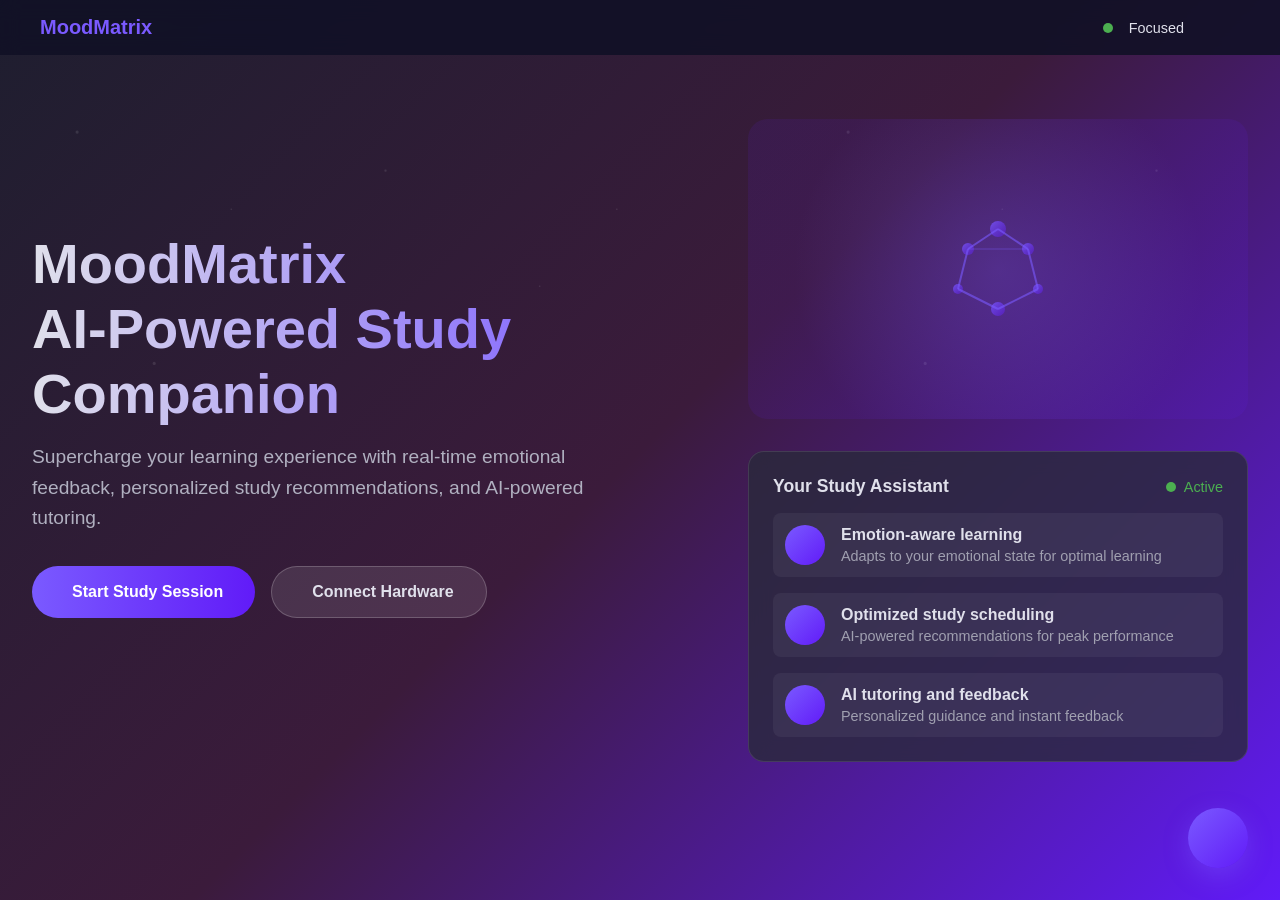
==== index.html @ 894eab73 "Initial Commit" ====
<!DOCTYPE html>
<html lang="en">
<head>
  <meta charset="UTF-8" />
  <meta name="viewport" content="width=device-width, initial-scale=1.0"/>
  <title>MoodMatrix - AI-Powered Study Companion</title>
  <style>
    /* Reset & Base */
    * { margin:0; padding:0; box-sizing:border-box; }
    body {
      font-family: 'Inter', sans-serif;
      background: linear-gradient(135deg, #1e1e2f 0%, #3b1b3b 50%, #611bf8 100%);
      color: #e0e0eb;
      min-height: 100vh;
    }
    a { color: inherit; text-decoration: none; }

    /* Top Bar */
    .topbar {
      display: flex; justify-content: space-between; align-items: center;
      background: rgba(17, 17, 38, 0.9); padding: 1rem 2rem;
      position: sticky; top:0; z-index:10;
      backdrop-filter: blur(10px);
    }
    .topbar .logo { 
      font-size:1.25rem; font-weight:600; display: flex; align-items:center; 
      gap:.5rem; color:#7a5aff; cursor: pointer; transition: all 0.3s ease;
    }
    .topbar .logo:hover {
      transform: scale(1.05);
      color: #611bf8;
    }
    .topbar .status { 
      display: flex; align-items:center; gap:1rem; font-size:.9rem; 
    }
    .mood-dot {
      width:10px; height:10px; background:#4caf50; border-radius:50%;
    }

    /* Landing Section */
    .landing {
      display: flex; align-items: center; justify-content: space-between;
      padding: 4rem 2rem; min-height: 80vh; position: relative;
    }
    .landing::before {
      content: '';
      position: absolute;
      top: 0; left: 0; right: 0; bottom: 0;
      background: url('data:image/svg+xml,<svg xmlns="http://www.w3.org/2000/svg" viewBox="0 0 1000 1000"><circle cx="100" cy="100" r="2" fill="%23ffffff" opacity="0.1"/><circle cx="300" cy="200" r="1" fill="%23ffffff" opacity="0.1"/><circle cx="500" cy="150" r="1.5" fill="%23ffffff" opacity="0.1"/><circle cx="700" cy="300" r="1" fill="%23ffffff" opacity="0.1"/><circle cx="200" cy="400" r="2" fill="%23ffffff" opacity="0.1"/><circle cx="800" cy="200" r="1" fill="%23ffffff" opacity="0.1"/></svg>');
      pointer-events: none;
    }

    .landing-content {
      flex: 1; max-width: 600px; z-index: 2;
    }
    .landing h1 {
      font-size: 3.5rem; font-weight: 700; margin-bottom: 1rem;
      background: linear-gradient(90deg, #e0e0eb, #7a5aff);
      -webkit-background-clip: text; -webkit-text-fill-color: transparent;
      background-clip: text;
    }
    .landing .subtitle {
      font-size: 1.2rem; color: #b0b0c0; margin-bottom: 2rem; line-height: 1.6;
    }
    .landing-buttons {
      display: flex; gap: 1rem; margin-bottom: 2rem;
    }
    .btn-primary, .btn-secondary {
      padding: 1rem 2rem; border-radius: 50px; border: none;
      font-size: 1rem; font-weight: 600; cursor: pointer;
      transition: all 0.3s ease; display: flex; align-items: center; gap: 0.5rem;
    }
    .btn-primary {
      background: linear-gradient(90deg, #7a5aff, #611bf8);
      color: white;
    }
    .btn-primary:hover { transform: translateY(-2px); box-shadow: 0 8px 25px rgba(122, 90, 255, 0.4); }
    .btn-secondary {
      background: rgba(255, 255, 255, 0.1);
      color: #e0e0eb; border: 1px solid rgba(255, 255, 255, 0.2);
    }
    .btn-secondary:hover { background: rgba(255, 255, 255, 0.2); }

    .assistant-preview {
      flex: 1; max-width: 500px; position: relative; z-index: 2;
    }
    .brain-visual {
      width: 100%; height: 300px; 
      background: radial-gradient(circle, rgba(122, 90, 255, 0.3) 0%, rgba(97, 27, 248, 0.1) 70%);
      border-radius: 20px; margin-bottom: 2rem; position: relative;
      overflow: hidden;
    }
    .brain-network {
      position: absolute; top: 50%; left: 50%;
      transform: translate(-50%, -50%); width: 200px; height: 200px;
    }
    
    .study-assistant-card {
      background: rgba(42, 42, 59, 0.8); border-radius: 16px;
      padding: 1.5rem; backdrop-filter: blur(10px);
      border: 1px solid rgba(255, 255, 255, 0.1);
    }
    .assistant-header {
      display: flex; align-items: center; justify-content: space-between;
      margin-bottom: 1rem;
    }
    .assistant-title {
      font-size: 1.1rem; font-weight: 600; color: #e0e0eb;
    }
    .assistant-status {
      display: flex; align-items: center; gap: 0.5rem;
      font-size: 0.9rem; color: #4caf50;
    }
    .assistant-features {
      display: flex; flex-direction: column; gap: 1rem;
    }
    .feature-item {
      display: flex; align-items: center; gap: 1rem;
      padding: 0.75rem; background: rgba(255, 255, 255, 0.05);
      border-radius: 8px; transition: all 0.3s ease;
    }
    .feature-item:hover {
      background: rgba(122, 90, 255, 0.1);
      transform: translateX(5px);
    }
    .feature-icon {
      width: 40px; height: 40px; border-radius: 50%;
      background: linear-gradient(135deg, #7a5aff, #611bf8);
      display: flex; align-items: center; justify-content: center;
      font-size: 1.2rem; color: white;
    }
    .feature-text {
      flex: 1;
    }
    .feature-title {
      font-weight: 600; margin-bottom: 0.25rem;
    }
    .feature-desc {
      font-size: 0.9rem; color: #a0a0b0;
    }

    /* Dashboard Content (Hidden by default) */
    .dashboard-content {
      display: none;
    }
    .dashboard-content.active {
      display: block;
    }

    .dashboard-title {
      padding:1rem 2rem; font-size:1.5rem; font-weight:600;
    }

    /* Grid Container */
    .dashboard {
      display: flex; flex-wrap: wrap; gap:1.5rem;
      padding:1rem 2rem; justify-content: center;
    }
    .card {
      background: rgba(42, 42, 59, 0.9); border-radius:12px; padding:1.5rem;
      box-shadow:0 4px 12px rgba(0,0,0,0.3);
      backdrop-filter: blur(10px);
      border: 1px solid rgba(255, 255, 255, 0.1);
    }

    /* Study Session */
    .session { flex:1 1 320px; max-width:600px; display:flex; flex-direction:column; gap:1rem; }
    .session header { display:flex; align-items:center; gap:.5rem; font-size:1.1rem; margin-bottom:.5rem; }
    .timer { font-size:3rem; text-align:center; }
    .subtext { text-align:center; color:#a0a0b0; }
    .progress-bar { background:#333; height:6px; border-radius:3px; overflow:hidden; margin:1rem 0; }
    .progress-bar > div { width:92%; height:100%; background: linear-gradient(90deg,#4caf50,#7a5aff); }
    .info { text-align:center; }
    .controls { display:flex; justify-content:center; gap:1rem; }
    .controls .btn {
      width:48px; height:48px; border:none; border-radius:50%;
      background:#444; color:#e0e0eb; font-size:1.25rem; cursor:pointer;
      display:flex; align-items:center; justify-content:center;
      transition:transform .2s,background .2s;
    }
    .controls .btn.play { background:#7a5aff; }
    .controls .btn:hover { transform:scale(1.1); }

    .alert {
      display:flex; align-items:start; gap:.75rem; padding:.75rem;
      border-radius:8px; background:rgba(59, 42, 42, 0.8);
    }
    .alert i { color:#f5b041; font-size:1.25rem; margin-top:.2rem; }
    .alert-text { display:flex; flex-direction:column; gap:.25rem; }
    .alert-text strong { color:#f5b041; }
    .alert-text span { color:#a0a0b0; }

    /* Schedule */
    .schedule { flex:1 1 300px; }
    .schedule header { display:flex; align-items:center; gap:.5rem; font-size:1.1rem; margin-bottom:.75rem; }
    .slot {
      display:flex; justify-content:space-between; align-items:center;
      padding:.75rem; border-radius:8px; margin-bottom:.5rem;
    }
    .slot.high { background:rgba(59, 27, 27, 0.8); border-left:4px solid #e74c3c; }
    .slot.medium { background:rgba(59, 42, 27, 0.8); border-left:4px solid #f1c40f; }
    .slot.low { background:rgba(27, 59, 27, 0.8); border-left:4px solid #2ecc71; }
    .slot span { font-size:1.25rem; }

    .add-task {
      display:block; text-align:right; margin-top:.5rem; color:#7a5aff;
    }

    /* Analytics */
    .analytics { flex:1 1 320px; }
    .analytics header { display:flex; align-items:center; gap:.5rem; font-size:1.1rem; margin-bottom:.75rem; }
    .chart { background:rgba(34, 34, 59, 0.8); border-radius:8px; padding:1rem; margin-bottom:1rem; }
    .stats { display:flex; gap:1rem; margin-bottom:1rem; }
    .stat {
      flex:1; background:rgba(41, 41, 61, 0.8); border-radius:8px; padding:1rem; text-align:center;
    }
    .stat strong { display:block; font-size:1.5rem; margin-bottom:.25rem; }
    .stat .sub { color:#a0a0b0; margin-top:.25rem; }
    .view-btn {
      width:100%; padding:.75rem; background:rgba(51, 51, 51, 0.8); border:none; border-radius:8px;
      cursor:pointer; transition:background .2s; color: #e0e0eb;
    }
    .view-btn:hover { background:rgba(68, 68, 68, 0.8); }

    /* Hardware & Monitoring */
    .hardware-monitor { flex:1 1 640px; display:flex; flex-wrap:wrap; gap:1rem; }
    .sub-card { flex:1 1 300px; display:flex; flex-direction:column; gap:1rem; }
    .sub-card header { display:flex; align-items:center; gap:.5rem; font-size:1.1rem; }
    .hw-feed { position:relative; background:#333; border-radius:8px; overflow:hidden; height:160px; }
    .hw-feed img { width:100%; height:100%; object-fit:cover; opacity:.8; }
    .hw-feed .live { position:absolute; bottom:.5rem; right:.5rem; background:rgba(0,0,0,.5); color:#fff; font-size:.75rem; padding:.25rem .5rem; border-radius:4px; display:flex; align-items:center; gap:.25rem; }
    .bar { background:#333; border-radius:4px; height:6px; overflow:hidden; }
    .bar > div { height:100%; background:#7a5aff; transition:width .5s; }
    .pi-stats { display:flex; gap:1rem; font-size:.9rem; }
    .pi-stats div { background:rgba(41, 41, 61, 0.8); border-radius:8px; padding:.5rem; text-align:center; }
    .connection { display:flex; align-items:center; gap:.5rem; font-size:.9rem; }
    .cal-btn {
      width:100%; padding:.75rem; background:rgba(51, 51, 51, 0.8); border:none; border-radius:8px; cursor:pointer; transition:background .2s; color: #e0e0eb;
    }
    .cal-btn:hover { background:rgba(68, 68, 68, 0.8); }

    .monitor { flex:1 1 300px; display:flex; flex-direction:column; gap:1rem; }
    .monitor header { display:flex; align-items:center; gap:.5rem; font-size:1.1rem; }
    .posture { background:rgba(34, 34, 59, 0.8); border-radius:8px; padding:.75rem; }
    .posture .chart { height:160px; display:flex; align-items:center; justify-content:center; }
    .attention { background:rgba(34, 34, 59, 0.8); border-radius:8px; padding:.75rem; }
    .attention .chart { height:80px; }
    .distraction {
      display:flex; align-items:start; gap:.75rem; padding:.75rem;
      background:rgba(90, 33, 33, 0.8); border-radius:8px; position:relative;
    }
    .distraction i { color:#e74c3c; font-size:1.25rem; margin-top:.2rem; }
    .distraction .text { display:flex; flex-direction:column; gap:.25rem; }
    .distraction .close {
      position:absolute; top:.5rem; right:.5rem; background:none; border:none; color:#a0a0b0; font-size:1rem; cursor:pointer;
    }

    /* AI Chat Assistant */
    .ai-chat {
      position: fixed; bottom: 2rem; right: 2rem; z-index: 1000;
      display: flex; flex-direction: column; align-items: flex-end;
    }
    .chat-window {
      width: 350px; height: 500px; 
      background: rgba(42, 42, 59, 0.95); border-radius: 16px;
      backdrop-filter: blur(20px); border: 1px solid rgba(255, 255, 255, 0.1);
      margin-bottom: 1rem; transform: translateY(20px); opacity: 0;
      transition: all 0.3s ease; pointer-events: none;
    }
    .chat-window.active {
      transform: translateY(0); opacity: 1; pointer-events: auto;
    }
    .chat-header {
      padding: 1rem; border-bottom: 1px solid rgba(255, 255, 255, 0.1);
      display: flex; align-items: center; justify-content: space-between;
    }
    .chat-content {
      height: 350px; padding: 1rem; overflow-y: auto;
    }
    .chat-input {
      padding: 1rem; border-top: 1px solid rgba(255, 255, 255, 0.1);
    }
    .chat-input input {
      width: 100%; padding: 0.75rem; background: rgba(255, 255, 255, 0.1);
      border: none; border-radius: 25px; color: #e0e0eb;
      outline: none;
    }
    .chat-input input::placeholder {
      color: #a0a0b0;
    }

    .help-btn {
      width:60px; height:60px; border:none; border-radius:50%;
      background:linear-gradient(135deg,#7a5aff,#611bf8); color:#fff;
      font-size:1.5rem; cursor:pointer; box-shadow:0 8px 25px rgba(122, 90, 255, 0.4);
      transition:all 0.3s ease;
    }
    .help-btn:hover { 
      transform:scale(1.1); 
      box-shadow:0 12px 35px rgba(122, 90, 255, 0.6);
    }

    /* Navigation transitions */
    .fade-out {
      opacity: 0;
      transform: translateY(-20px);
      transition: all 0.5s ease;
    }
    .fade-in {
      opacity: 1;
      transform: translateY(0);
      transition: all 0.5s ease;
    }

    /* Responsive */
    @media (max-width: 768px) {
      .landing {
        flex-direction: column; text-align: center; padding: 2rem 1rem;
      }
      .landing h1 { font-size: 2.5rem; }
      .dashboard { padding: 1rem; }
      .hardware-monitor { flex-direction: column; }
    }
  </style>
</head>
<body>
  <!-- Top Bar -->
  <div class="topbar">
    <div class="logo" id="moodMatrixLogo" onclick="goToHomePage()">
      <i class="fas fa-brain"></i> MoodMatrix
    </div>
    <div class="status">
      <span class="mood-dot"></span> Focused
      <i class="fas fa-chart-line"></i>
      <i class="fas fa-desktop"></i>
      <i class="fas fa-microphone"></i>
      <i class="fas fa-mountain"></i>
    </div>
  </div>

  <!-- Landing Section -->
  <div class="landing" id="landingSection">
    <div class="landing-content">
      <h1>MoodMatrix<br>AI-Powered Study Companion</h1>
      <p class="subtitle">
        Supercharge your learning experience with real-time emotional feedback,
        personalized study recommendations, and AI-powered tutoring.
      </p>
      <div class="landing-buttons">
        <button class="btn-primary" onclick="startStudySession()">
          <i class="fas fa-play"></i> Start Study Session
        </button>
        <button class="btn-secondary" onclick="connectHardware()">
          <i class="fas fa-microchip"></i> Connect Hardware
        </button>
      </div>
    </div>

    <div class="assistant-preview">
      <div class="brain-visual">
        <div class="brain-network">
          <!-- Animated Brain Network SVG -->
          <svg width="200" height="200" viewBox="0 0 200 200" style="animation: pulse 3s infinite;">
            <defs>
              <linearGradient id="brainGrad" x1="0%" y1="0%" x2="100%" y2="100%">
                <stop offset="0%" style="stop-color:#7a5aff;stop-opacity:0.8" />
                <stop offset="100%" style="stop-color:#611bf8;stop-opacity:0.4" />
              </linearGradient>
            </defs>
            <!-- Brain nodes -->
            <circle cx="100" cy="60" r="8" fill="url(#brainGrad)"/>
            <circle cx="70" cy="80" r="6" fill="url(#brainGrad)"/>
            <circle cx="130" cy="80" r="6" fill="url(#brainGrad)"/>
            <circle cx="60" cy="120" r="5" fill="url(#brainGrad)"/>
            <circle cx="100" cy="140" r="7" fill="url(#brainGrad)"/>
            <circle cx="140" cy="120" r="5" fill="url(#brainGrad)"/>
            <!-- Connections -->
            <line x1="100" y1="60" x2="70" y2="80" stroke="#7a5aff" stroke-width="2" opacity="0.6"/>
            <line x1="100" y1="60" x2="130" y2="80" stroke="#7a5aff" stroke-width="2" opacity="0.6"/>
            <line x1="70" y1="80" x2="60" y2="120" stroke="#7a5aff" stroke-width="2" opacity="0.6"/>
            <line x1="130" y1="80" x2="140" y2="120" stroke="#7a5aff" stroke-width="2" opacity="0.6"/>
            <line x1="60" y1="120" x2="100" y2="140" stroke="#7a5aff" stroke-width="2" opacity="0.6"/>
            <line x1="140" y1="120" x2="100" y2="140" stroke="#7a5aff" stroke-width="2" opacity="0.6"/>
            <line x1="70" y1="80" x2="130" y2="80" stroke="#7a5aff" stroke-width="1" opacity="0.4"/>
          </svg>
        </div>
      </div>

      <div class="study-assistant-card">
        <div class="assistant-header">
          <div class="assistant-title">Your Study Assistant</div>
          <div class="assistant-status">
            <span class="mood-dot"></span> Active
          </div>
        </div>
        <div class="assistant-features">
          <div class="feature-item">
            <div class="feature-icon"><i class="fas fa-heart"></i></div>
            <div class="feature-text">
              <div class="feature-title">Emotion-aware learning</div>
              <div class="feature-desc">Adapts to your emotional state for optimal learning</div>
            </div>
          </div>
          <div class="feature-item">
            <div class="feature-icon"><i class="fas fa-clock"></i></div>
            <div class="feature-text">
              <div class="feature-title">Optimized study scheduling</div>
              <div class="feature-desc">AI-powered recommendations for peak performance</div>
            </div>
          </div>
          <div class="feature-item">
            <div class="feature-icon"><i class="fas fa-graduation-cap"></i></div>
            <div class="feature-text">
              <div class="feature-title">AI tutoring and feedback</div>
              <div class="feature-desc">Personalized guidance and instant feedback</div>
            </div>
          </div>
        </div>
      </div>
    </div>
  </div>

  <!-- Dashboard Content -->
  <div class="dashboard-content" id="dashboardContent">
    <div class="dashboard-title">Dashboard</div>

    <!-- Main Grid -->
    <div class="dashboard">
      <!-- Study Session -->
      <div class="card session">
        <header><i class="fas fa-stopwatch"></i> Study Session</header>
        <div class="timer" id="sessionTimer">25:00</div>
        <div class="subtext">Pomodoro Timer</div>
        <div class="progress-bar"><div></div></div>
        <div class="info"><strong>Current Subject:</strong> <span id="currentSubject">Data Structures & Algorithms</span></div>
        <div class="controls">
          <button id="startPauseBtn" class="btn play"><i class="fas fa-play"></i></button>
          <button class="btn pause"><i class="fas fa-pause"></i></button>
          <button class="btn stop"><i class="fas fa-stop"></i></button>
        </div>
        <div class="alert">
          <i class="fas fa-exclamation-triangle"></i>
          <div class="alert-text">
            <strong>Posture Alert</strong>
            <span id="postureText">Try sitting up straight to improve focus</span>
          </div>
        </div>
      </div>

      <!-- Today's Schedule -->
      <div class="card schedule">
        <header><i class="fas fa-calendar-alt"></i> Today's Schedule</header>
        <div id="scheduleList"></div>
        <a href="#" class="add-task">+ Add Task</a>
      </div>

      <!-- Mood Analytics -->
      <div class="card analytics">
        <header><i class="fas fa-chart-area"></i> Mood Analytics</header>
        <div class="chart" id="chart0"></div>
        <div class="stats">
          <div class="stat">
            <strong id="avgFocus">68 min</strong>
            <div class="sub">Avg. Focus Time</div>
            <div class="sub" style="color:#4caf50;">+12% this week</div>
          </div>
          <div class="stat">
            <strong id="bestSubject">Algorithms</strong>
            <div class="sub">Best Subject</div>
            <div class="sub" style="color:#7a5aff;" id="bestFocus">92% focus rate</div>
          </div>
        </div>
        <button class="view-btn"><i class="fas fa-chart-line"></i> View Detailed Analytics</button>
      </div>

      <!-- Hardware & Status -->
      <div class="hardware-monitor">
        <div class="card sub-card hardware">
          <header><i class="fas fa-microchip"></i> Hardware Status</header>
          <div class="hw-feed">
            <img src="https://images.unsplash.com/photo-1541943469989-693f6298f55a?crop=entropy&cs=tinysrgb&fit=max&fm=jpg&ixid=M3w3MzkyNDZ8MHwxfHNlYXJjaHwxfHxjYW1lcmElMjBmZWVkfGVufDB8fHx8MTc1NzQxNDkzM3ww&ixlib=rb-4.1.0&q=80&w=1080" alt="Camera feed">
            <div class="live"><span class="mood-dot"></span> Live</div>
          </div>
          <div class="bar"><div style="width:75%"></div></div>
          <div class="pi-stats">
            <div><div>CPU</div><strong id="cpuUsage">32%</strong></div>
            <div><div>Temp</div><strong id="piTemp">42°C</strong></div>
          </div>
          <div class="connection"><i class="fas fa-wifi"></i> <span id="connQuality">Excellent (25ms latency)</span></div>
          <button class="cal-btn">Calibrate Hardware</button>
        </div>

        <div class="card sub-card monitoring">
          <header><i class="fas fa-eye"></i> Real-time Monitoring <span class="mood-dot"></span></header>
          <div class="posture">
            <div class="chart">
              <!-- inline SVG posture -->
              <svg width="100" height="100" viewBox="0 0 100 100" fill="none" stroke="#7a5aff" stroke-width="3">
                <circle cx="50" cy="20" r="6" fill="#7a5aff"/>
                <line x1="50" y1="26" x2="50" y2="50"/>
                <line x1="50" y1="50" x2="30" y2="70"/>
                <line x1="50" y1="50" x2="70" y2="70"/>
                <line x1="30" y1="70" x2="30" y2="90"/>
                <line x1="70" y1="70" x2="70" y2="90"/>
              </svg>
            </div>
            <div id="postureStatus">Good posture</div>
          </div>
          <div class="attention">
            <div class="chart" id="chart1"></div>
          </div>
          <div class="distraction">
            <i class="fas fa-bell"></i>
            <div class="text">
              <strong>Distraction Detected</strong>
              <span id="distractionInfo">Mobile phone usage detected at 2:45 PM</span>
            </div>
            <button class="close"><i class="fas fa-times"></i></button>
          </div>
        </div>
      </div>
    </div>
  </div>

  <!-- AI Chat Assistant -->
  <div class="ai-chat">
    <div class="chat-window" id="chatWindow">
      <div class="chat-header">
        <div style="display: flex; align-items: center; gap: 0.5rem;">
          <i class="fas fa-robot" style="color: #7a5aff;"></i>
          <span>AI Study Assistant</span>
        </div>
        <button onclick="toggleChat()" style="background: none; border: none; color: #a0a0b0; cursor: pointer;">
          <i class="fas fa-times"></i>
        </button>
      </div>
      <div class="chat-content" id="chatContent">
        <div style="padding: 1rem; background: rgba(122, 90, 255, 0.1); border-radius: 12px; margin-bottom: 1rem;">
          <strong>AI Assistant:</strong><br>
          Hi! I'm your AI study companion. How can I help you optimize your learning today?
        </div>
      </div>
      <div class="chat-input">
        <input type="text" placeholder="Ask me anything about your studies..." onkeypress="handleChatInput(event)">
      </div>
    </div>
    <button class="help-btn" onclick="toggleChat()">
      <i class="fas fa-robot"></i>
    </button>
  </div>

  <!-- Font Awesome -->
  <script src="https://cdnjs.cloudflare.com/ajax/libs/font-awesome/6.0.0/js/all.min.js"></script>
  <!-- ApexCharts -->
  <script src="https://cdn.jsdelivr.net/npm/apexcharts"></script>
  <script>
    // Navigation Functions
    function goToHomePage() {
      const landingSection = document.getElementById('landingSection');
      const dashboardContent = document.getElementById('dashboardContent');
      const chatWindow = document.getElementById('chatWindow');
      
      // Hide chat if open
      if (chatWindow.classList.contains('active')) {
        chatWindow.classList.remove('active');
      }
      
      // Add fade out effect to dashboard
      dashboardContent.classList.add('fade-out');
      
      // After fade out, switch to landing page
      setTimeout(() => {
        dashboardContent.classList.remove('active');
        dashboardContent.classList.remove('fade-out');
        landingSection.style.display = 'flex';
        landingSection.classList.add('fade-in');
        
        // Reset any active timers
        resetTimer();
      }, 500);
    }

    // Landing Page Functions
    function startStudySession() {
      const landingSection = document.getElementById('landingSection');
      const dashboardContent = document.getElementById('dashboardContent');
      
      // Add fade out effect to landing
      landingSection.classList.add('fade-out');
      
      // After fade out, switch to dashboard
      setTimeout(() => {
        landingSection.style.display = 'none';
        landingSection.classList.remove('fade-in');
        landingSection.classList.remove('fade-out');
        dashboardContent.classList.add('active');
        
        // Initialize charts after showing dashboard
        setTimeout(initializeCharts, 100);
      }, 500);
    }

    function connectHardware() {
      alert('Connecting to hardware... Please ensure your camera and sensors are connected.');
    }

    // Chat Functions
    function toggleChat() {
      const chatWindow = document.getElementById('chatWindow');
      chatWindow.classList.toggle('active');
    }

    function handleChatInput(event) {
      if (event.key === 'Enter') {
        const input = event.target;
        const message = input.value.trim();
        if (message) {
          addChatMessage('You', message);
          input.value = '';
          // Simulate AI response
          setTimeout(() => {
            const responses = [
              "Based on your study patterns, I recommend taking a 5-minute break to maintain optimal focus.",
              "Your posture has been great today! This positively impacts your concentration levels.",
              "I notice you're working on algorithms. Would you like me to suggest some practice problems?",
              "Your focus score is 85% today. Try adjusting your lighting for even better concentration."
            ];
            const randomResponse = responses[Math.floor(Math.random() * responses.length)];
            addChatMessage('AI Assistant', randomResponse);
          }, 1000);
        }
      }
    }

    function addChatMessage(sender, message) {
      const chatContent = document.getElementById('chatContent');
      const messageDiv = document.createElement('div');
      messageDiv.style.cssText = 'margin-bottom: 1rem; padding: 0.75rem; border-radius: 8px;';
      
      if (sender === 'You') {
        messageDiv.style.background = 'rgba(122, 90, 255, 0.2)';
        messageDiv.style.marginLeft = '2rem';
      } else {
        messageDiv.style.background = 'rgba(255, 255, 255, 0.1)';
        messageDiv.style.marginRight = '2rem';
      }
      
      messageDiv.innerHTML = `<strong>${sender}:</strong><br>${message}`;
      chatContent.appendChild(messageDiv);
      chatContent.scrollTop = chatContent.scrollHeight;
    }

    // Timer Logic
    let sessionTime = 25 * 60, timerInterval = null;
    const timerEl = document.getElementById('sessionTimer'),
          btn = document.getElementById('startPauseBtn');
    
    function formatTime(s) {
      const m = Math.floor(s/60), sec = s%60;
      return String(m).padStart(2,'0')+':'+String(sec).padStart(2,'0');
    }
    function updateTimer() { 
      if (timerEl) timerEl.textContent = formatTime(sessionTime); 
    }
    function startTimer() {
      if(timerInterval || !btn) return;
      btn.innerHTML='<i class="fas fa-pause"></i>';
      timerInterval = setInterval(() => {
        sessionTime--; updateTimer();
        if(sessionTime <= 0) {
          clearInterval(timerInterval);
          timerInterval = null;
          alert('Session complete! Great work!');
          btn.innerHTML='<i class="fas fa-play"></i>';
          sessionTime = 25*60; updateTimer();
        }
      }, 1000);
    }
    function pauseTimer() {
      clearInterval(timerInterval); timerInterval = null;
      if (btn) btn.innerHTML='<i class="fas fa-play"></i>';
    }
    function resetTimer() {
      clearInterval(timerInterval);
      timerInterval = null;
      sessionTime = 25 * 60;
      if (btn) btn.innerHTML='<i class="fas fa-play"></i>';
      updateTimer();
    }
    
    if (btn) {
      btn.addEventListener('click', () => timerInterval ? pauseTimer() : startTimer());
    }
    updateTimer();

    // Data population
    if (document.getElementById('currentSubject')) {
      document.getElementById('currentSubject').textContent = 'Data Structures & Algorithms';
      document.getElementById('postureText').textContent = 'Try sitting up straight to improve focus';
      document.getElementById('cpuUsage').textContent = '32%';
      document.getElementById('piTemp').textContent = '42°C';
      document.getElementById('connQuality').textContent = 'Excellent (25ms latency)';
      document.getElementById('postureStatus').textContent = 'Good posture';
      document.getElementById('distractionInfo').textContent = 'Mobile phone usage detected at 2:45 PM';
    }

    // Schedule
    const schedule = [
      {title:'Algorithm Assignment', time:'9:00 AM – 10:30 AM', priority:'high'},
      {title:'Database Study Group', time:'1:00 PM – 2:30 PM', priority:'medium'},
      {title:'Review Machine Learning', time:'4:00 PM – 5:00 PM', priority:'low'}
    ];
    
    const scheduleList = document.getElementById('scheduleList');
    if (scheduleList) {
      scheduleList.innerHTML = schedule.map(item => `
        <div class="slot ${item.priority}">
          <div>
            <div class="font-medium">${item.title}</div>
            <div class="text-sm">${item.time}</div>
          </div>
          <span class="material-symbols-outlined">${item.priority==='high'?'priority_high':'drag_handle'}</span>
        </div>`).join('');
    }

    // Charts
    function initializeCharts() {
      // Mood Analytics Chart
      const chart0Element = document.querySelector("#chart0");
      if (chart0Element && !chart0Element.hasChildNodes()) {
        new ApexCharts(chart0Element, {
          chart: {type:"line", toolbar:{show:false}, zoom:{enabled:false}},
          colors: ["#7a5aff","#ef4444"], 
          stroke: {curve:"smooth", width:3},
          xaxis: {categories:["Mon","Tue","Wed","Thu","Fri","Sat","Sun"]},
          yaxis: {max:100}, 
          grid: {strokeDashArray:5}, 
          dataLabels: {enabled:false},
          series: [
            {name:"Focus", data:[65,72,84,78,56,92,88]},
            {name:"Stress", data:[40,35,25,30,52,25,30]}
          ]
        }).render();
      }

      // Attention Chart
      const chart1Element = document.querySelector("#chart1");
      if (chart1Element && !chart1Element.hasChildNodes()) {
        new ApexCharts(chart1Element, {
          chart: {type:"area", toolbar:{show:false}, sparkline:{enabled:true}},
          colors: ["#7a5aff"], 
          stroke: {curve:"smooth", width:2},
          fill: {type:"gradient", gradient:{opacityFrom:0.7, opacityTo:0.2}},
          series: [{data:[65,68,72,75,70,85,90,87,82,78,82,85]}]
        }).render();
      }
    }

    // CSS Animation
    const style = document.createElement('style');
    style.textContent = `
      @keyframes pulse {
        0%, 100% { opacity: 0.8; transform: scale(1); }
        50% { opacity: 1; transform: scale(1.05); }
      }
      .feature-item {
        animation: slideInRight 0.6s ease forwards;
        opacity: 0;
        transform: translateX(20px);
      }
      .feature-item:nth-child(1) { animation-delay: 0.2s; }
      .feature-item:nth-child(2) { animation-delay: 0.4s; }
      .feature-item:nth-child(3) { animation-delay: 0.6s; }
      
      @keyframes slideInRight {
        to {
          opacity: 1;
          transform: translateX(0);
        }
      }
    `;
    document.head.appendChild(style);
  </script>
</body>
</html>
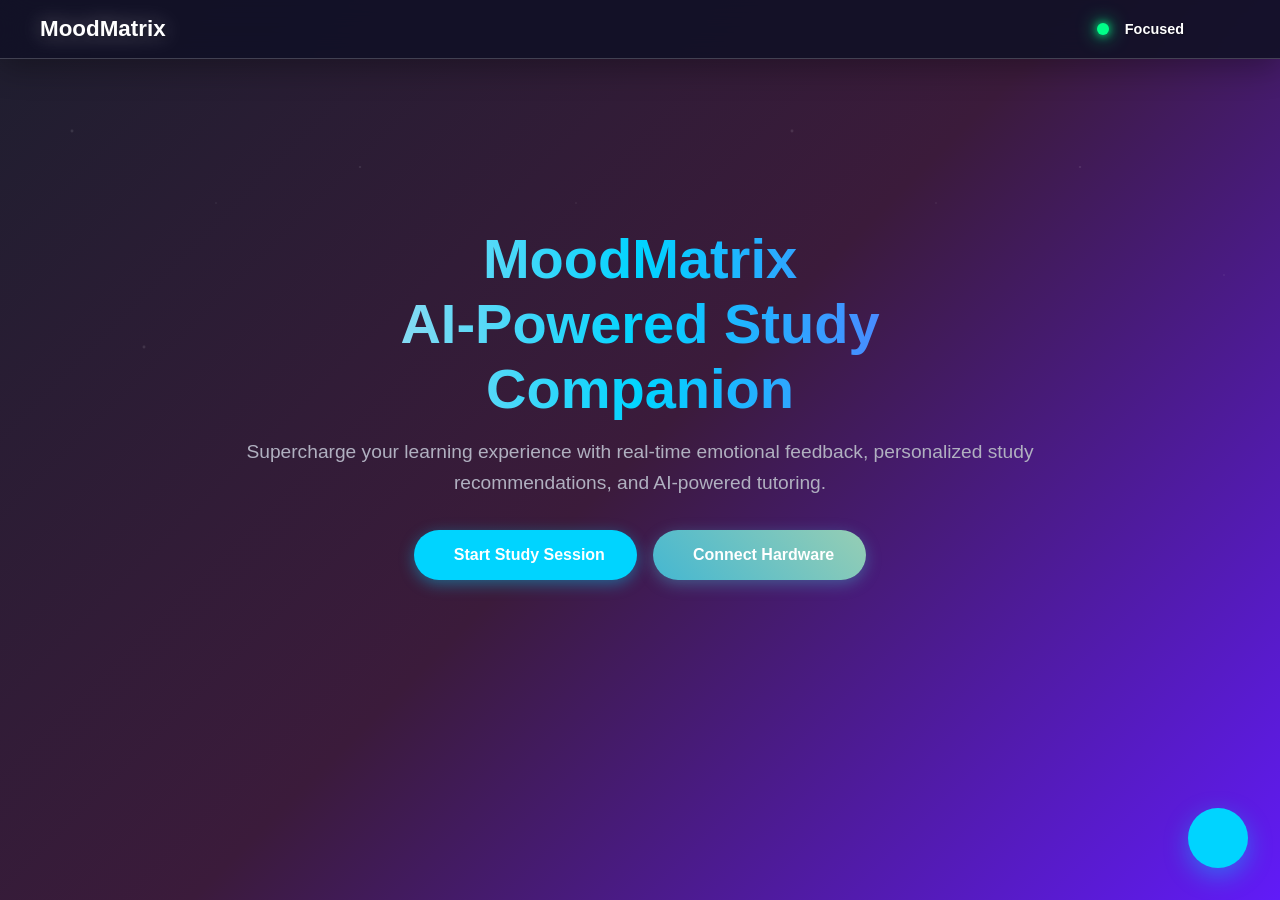
==== commit efc98980: "Changed Frontend UI" ====
--- a/index.html
+++ b/index.html
@@ -1,3 +1,4 @@
+<!-- updated -->
 <!DOCTYPE html>
 <html lang="en">
 <head>
@@ -15,31 +16,53 @@
     }
     a { color: inherit; text-decoration: none; }
 
-    /* Top Bar */
+    /* Enhanced Top Bar with Dark Theme Color */
     .topbar {
       display: flex; justify-content: space-between; align-items: center;
-      background: rgba(17, 17, 38, 0.9); padding: 1rem 2rem;
+      background: rgba(17, 17, 38, 0.9);
+      padding: 1rem 2rem;
       position: sticky; top:0; z-index:10;
-      backdrop-filter: blur(10px);
+      backdrop-filter: blur(15px);
+      box-shadow: 0 8px 32px rgba(0, 0, 0, 0.3);
+      border-bottom: 1px solid rgba(255, 255, 255, 0.2);
     }
     .topbar .logo { 
-      font-size:1.25rem; font-weight:600; display: flex; align-items:center; 
-      gap:.5rem; color:#7a5aff; cursor: pointer; transition: all 0.3s ease;
+      font-size:1.4rem; font-weight:700; display: flex; align-items:center; 
+      gap:.5rem; color:#ffffff; cursor: pointer; transition: all 0.3s ease;
+      text-shadow: 2px 2px 4px rgba(0, 0, 0, 0.3);
+      filter: drop-shadow(0 0 10px rgba(255, 255, 255, 0.3));
     }
     .topbar .logo:hover {
       transform: scale(1.05);
-      color: #611bf8;
+      filter: drop-shadow(0 0 15px rgba(255, 255, 255, 0.5));
+      text-shadow: 3px 3px 6px rgba(0, 0, 0, 0.5);
     }
     .topbar .status { 
       display: flex; align-items:center; gap:1rem; font-size:.9rem; 
+      color: #ffffff;
+      font-weight: 600;
+      text-shadow: 1px 1px 2px rgba(0, 0, 0, 0.3);
     }
     .mood-dot {
-      width:10px; height:10px; background:#4caf50; border-radius:50%;
-    }
-
-    /* Landing Section */
+      width:12px; height:12px; background:#00ff88; border-radius:50%;
+      box-shadow: 0 0 10px #00ff88, 0 0 20px #00ff88;
+      animation: pulse-dot 2s infinite;
+    }
+
+    @keyframes pulse-dot {
+      0%, 100% { 
+        transform: scale(1); 
+        box-shadow: 0 0 10px #00ff88, 0 0 20px #00ff88;
+      }
+      50% { 
+        transform: scale(1.2); 
+        box-shadow: 0 0 15px #00ff88, 0 0 30px #00ff88, 0 0 40px #00ff88;
+      }
+    }
+
+    /* Landing Section - Centered Content Only */
     .landing {
-      display: flex; align-items: center; justify-content: space-between;
+      display: flex; align-items: center; justify-content: center;
       padding: 4rem 2rem; min-height: 80vh; position: relative;
     }
     .landing::before {
@@ -51,11 +74,11 @@
     }
 
     .landing-content {
-      flex: 1; max-width: 600px; z-index: 2;
+      max-width: 800px; z-index: 2; text-align: center;
     }
     .landing h1 {
       font-size: 3.5rem; font-weight: 700; margin-bottom: 1rem;
-      background: linear-gradient(90deg, #e0e0eb, #7a5aff);
+      background: linear-gradient(90deg, #e0e0eb, #00d4ff, #7a5aff);
       -webkit-background-clip: text; -webkit-text-fill-color: transparent;
       background-clip: text;
     }
@@ -64,6 +87,8 @@
     }
     .landing-buttons {
       display: flex; gap: 1rem; margin-bottom: 2rem;
+      justify-content: center;
+      flex-wrap: wrap;
     }
     .btn-primary, .btn-secondary {
       padding: 1rem 2rem; border-radius: 50px; border: none;
@@ -71,72 +96,24 @@
       transition: all 0.3s ease; display: flex; align-items: center; gap: 0.5rem;
     }
     .btn-primary {
-      background: linear-gradient(90deg, #7a5aff, #611bf8);
+      background: #00d4ff;
       color: white;
-    }
-    .btn-primary:hover { transform: translateY(-2px); box-shadow: 0 8px 25px rgba(122, 90, 255, 0.4); }
+      box-shadow: 0 4px 15px rgba(0, 212, 255, 0.4);
+    }
+    .btn-primary:hover { 
+      transform: translateY(-3px); 
+      box-shadow: 0 8px 25px rgba(0, 212, 255, 0.6);
+      background: #00bce6;
+    }
     .btn-secondary {
-      background: rgba(255, 255, 255, 0.1);
-      color: #e0e0eb; border: 1px solid rgba(255, 255, 255, 0.2);
-    }
-    .btn-secondary:hover { background: rgba(255, 255, 255, 0.2); }
-
-    .assistant-preview {
-      flex: 1; max-width: 500px; position: relative; z-index: 2;
-    }
-    .brain-visual {
-      width: 100%; height: 300px; 
-      background: radial-gradient(circle, rgba(122, 90, 255, 0.3) 0%, rgba(97, 27, 248, 0.1) 70%);
-      border-radius: 20px; margin-bottom: 2rem; position: relative;
-      overflow: hidden;
-    }
-    .brain-network {
-      position: absolute; top: 50%; left: 50%;
-      transform: translate(-50%, -50%); width: 200px; height: 200px;
-    }
-    
-    .study-assistant-card {
-      background: rgba(42, 42, 59, 0.8); border-radius: 16px;
-      padding: 1.5rem; backdrop-filter: blur(10px);
-      border: 1px solid rgba(255, 255, 255, 0.1);
-    }
-    .assistant-header {
-      display: flex; align-items: center; justify-content: space-between;
-      margin-bottom: 1rem;
-    }
-    .assistant-title {
-      font-size: 1.1rem; font-weight: 600; color: #e0e0eb;
-    }
-    .assistant-status {
-      display: flex; align-items: center; gap: 0.5rem;
-      font-size: 0.9rem; color: #4caf50;
-    }
-    .assistant-features {
-      display: flex; flex-direction: column; gap: 1rem;
-    }
-    .feature-item {
-      display: flex; align-items: center; gap: 1rem;
-      padding: 0.75rem; background: rgba(255, 255, 255, 0.05);
-      border-radius: 8px; transition: all 0.3s ease;
-    }
-    .feature-item:hover {
-      background: rgba(122, 90, 255, 0.1);
-      transform: translateX(5px);
-    }
-    .feature-icon {
-      width: 40px; height: 40px; border-radius: 50%;
-      background: linear-gradient(135deg, #7a5aff, #611bf8);
-      display: flex; align-items: center; justify-content: center;
-      font-size: 1.2rem; color: white;
-    }
-    .feature-text {
-      flex: 1;
-    }
-    .feature-title {
-      font-weight: 600; margin-bottom: 0.25rem;
-    }
-    .feature-desc {
-      font-size: 0.9rem; color: #a0a0b0;
+      background: linear-gradient(45deg, #45b7d1, #96ceb4);
+      color: white;
+      box-shadow: 0 4px 15px rgba(69, 183, 209, 0.4);
+    }
+    .btn-secondary:hover { 
+      transform: translateY(-3px);
+      box-shadow: 0 8px 25px rgba(69, 183, 209, 0.6);
+      background: linear-gradient(45deg, #29b6f6, #81c784);
     }
 
     /* Dashboard Content (Hidden by default) */
@@ -149,12 +126,15 @@
 
     .dashboard-title {
       padding:1rem 2rem; font-size:1.5rem; font-weight:600;
-    }
-
-    /* Grid Container */
+      text-align: center;
+    }
+
+    /* Grid Container - Centered */
     .dashboard {
       display: flex; flex-wrap: wrap; gap:1.5rem;
       padding:1rem 2rem; justify-content: center;
+      max-width: 1400px;
+      margin: 0 auto;
     }
     .card {
       background: rgba(42, 42, 59, 0.9); border-radius:12px; padding:1.5rem;
@@ -169,7 +149,7 @@
     .timer { font-size:3rem; text-align:center; }
     .subtext { text-align:center; color:#a0a0b0; }
     .progress-bar { background:#333; height:6px; border-radius:3px; overflow:hidden; margin:1rem 0; }
-    .progress-bar > div { width:92%; height:100%; background: linear-gradient(90deg,#4caf50,#7a5aff); }
+    .progress-bar > div { width:92%; height:100%; background: linear-gradient(90deg,#00ff88,#00d4ff,#7a5aff); }
     .info { text-align:center; }
     .controls { display:flex; justify-content:center; gap:1rem; }
     .controls .btn {
@@ -178,16 +158,17 @@
       display:flex; align-items:center; justify-content:center;
       transition:transform .2s,background .2s;
     }
-    .controls .btn.play { background:#7a5aff; }
+    .controls .btn.play { background:#00d4ff; }
     .controls .btn:hover { transform:scale(1.1); }
 
     .alert {
       display:flex; align-items:start; gap:.75rem; padding:.75rem;
-      border-radius:8px; background:rgba(59, 42, 42, 0.8);
-    }
-    .alert i { color:#f5b041; font-size:1.25rem; margin-top:.2rem; }
+      border-radius:8px; background:rgba(0, 212, 255, 0.2);
+      border-left: 4px solid #00d4ff;
+    }
+    .alert i { color:#ffeaa7; font-size:1.25rem; margin-top:.2rem; }
     .alert-text { display:flex; flex-direction:column; gap:.25rem; }
-    .alert-text strong { color:#f5b041; }
+    .alert-text strong { color:#ffeaa7; }
     .alert-text span { color:#a0a0b0; }
 
     /* Schedule */
@@ -197,13 +178,13 @@
       display:flex; justify-content:space-between; align-items:center;
       padding:.75rem; border-radius:8px; margin-bottom:.5rem;
     }
-    .slot.high { background:rgba(59, 27, 27, 0.8); border-left:4px solid #e74c3c; }
-    .slot.medium { background:rgba(59, 42, 27, 0.8); border-left:4px solid #f1c40f; }
-    .slot.low { background:rgba(27, 59, 27, 0.8); border-left:4px solid #2ecc71; }
+    .slot.high { background:rgba(255, 107, 107, 0.2); border-left:4px solid #ff6b6b; }
+    .slot.medium { background:rgba(255, 234, 167, 0.2); border-left:4px solid #ffeaa7; }
+    .slot.low { background:rgba(0, 212, 255, 0.2); border-left:4px solid #00d4ff; }
     .slot span { font-size:1.25rem; }
 
     .add-task {
-      display:block; text-align:right; margin-top:.5rem; color:#7a5aff;
+      display:block; text-align:right; margin-top:.5rem; color:#00d4ff;
     }
 
     /* Analytics */
@@ -217,10 +198,14 @@
     .stat strong { display:block; font-size:1.5rem; margin-bottom:.25rem; }
     .stat .sub { color:#a0a0b0; margin-top:.25rem; }
     .view-btn {
-      width:100%; padding:.75rem; background:rgba(51, 51, 51, 0.8); border:none; border-radius:8px;
-      cursor:pointer; transition:background .2s; color: #e0e0eb;
-    }
-    .view-btn:hover { background:rgba(68, 68, 68, 0.8); }
+      width:100%; padding:.75rem; background:#00d4ff; border:none; border-radius:8px;
+      cursor:pointer; transition:all .3s; color: white; font-weight: 600;
+    }
+    .view-btn:hover { 
+      background:#00bce6;
+      transform: translateY(-2px);
+      box-shadow: 0 5px 15px rgba(0, 212, 255, 0.4);
+    }
 
     /* Hardware & Monitoring */
     .hardware-monitor { flex:1 1 640px; display:flex; flex-wrap:wrap; gap:1rem; }
@@ -230,14 +215,18 @@
     .hw-feed img { width:100%; height:100%; object-fit:cover; opacity:.8; }
     .hw-feed .live { position:absolute; bottom:.5rem; right:.5rem; background:rgba(0,0,0,.5); color:#fff; font-size:.75rem; padding:.25rem .5rem; border-radius:4px; display:flex; align-items:center; gap:.25rem; }
     .bar { background:#333; border-radius:4px; height:6px; overflow:hidden; }
-    .bar > div { height:100%; background:#7a5aff; transition:width .5s; }
+    .bar > div { height:100%; background:#00d4ff; transition:width .5s; }
     .pi-stats { display:flex; gap:1rem; font-size:.9rem; }
     .pi-stats div { background:rgba(41, 41, 61, 0.8); border-radius:8px; padding:.5rem; text-align:center; }
     .connection { display:flex; align-items:center; gap:.5rem; font-size:.9rem; }
     .cal-btn {
-      width:100%; padding:.75rem; background:rgba(51, 51, 51, 0.8); border:none; border-radius:8px; cursor:pointer; transition:background .2s; color: #e0e0eb;
-    }
-    .cal-btn:hover { background:rgba(68, 68, 68, 0.8); }
+      width:100%; padding:.75rem; background:#00d4ff; border:none; border-radius:8px; cursor:pointer; transition:all .3s; color: white; font-weight: 600;
+    }
+    .cal-btn:hover { 
+      background:#00bce6;
+      transform: translateY(-2px);
+      box-shadow: 0 5px 15px rgba(0, 212, 255, 0.4);
+    }
 
     .monitor { flex:1 1 300px; display:flex; flex-direction:column; gap:1rem; }
     .monitor header { display:flex; align-items:center; gap:.5rem; font-size:1.1rem; }
@@ -247,9 +236,10 @@
     .attention .chart { height:80px; }
     .distraction {
       display:flex; align-items:start; gap:.75rem; padding:.75rem;
-      background:rgba(90, 33, 33, 0.8); border-radius:8px; position:relative;
-    }
-    .distraction i { color:#e74c3c; font-size:1.25rem; margin-top:.2rem; }
+      background:rgba(0, 212, 255, 0.2); border-radius:8px; position:relative;
+      border-left: 4px solid #00d4ff;
+    }
+    .distraction i { color:#ffeaa7; font-size:1.25rem; margin-top:.2rem; }
     .distraction .text { display:flex; flex-direction:column; gap:.25rem; }
     .distraction .close {
       position:absolute; top:.5rem; right:.5rem; background:none; border:none; color:#a0a0b0; font-size:1rem; cursor:pointer;
@@ -273,6 +263,9 @@
     .chat-header {
       padding: 1rem; border-bottom: 1px solid rgba(255, 255, 255, 0.1);
       display: flex; align-items: center; justify-content: space-between;
+      background: rgba(17, 17, 38, 0.9);
+      color: white;
+      border-radius: 16px 16px 0 0;
     }
     .chat-content {
       height: 350px; padding: 1rem; overflow-y: auto;
@@ -291,13 +284,14 @@
 
     .help-btn {
       width:60px; height:60px; border:none; border-radius:50%;
-      background:linear-gradient(135deg,#7a5aff,#611bf8); color:#fff;
-      font-size:1.5rem; cursor:pointer; box-shadow:0 8px 25px rgba(122, 90, 255, 0.4);
+      background:#00d4ff; color:#fff;
+      font-size:1.5rem; cursor:pointer; box-shadow:0 8px 25px rgba(0, 212, 255, 0.4);
       transition:all 0.3s ease;
     }
     .help-btn:hover { 
       transform:scale(1.1); 
-      box-shadow:0 12px 35px rgba(122, 90, 255, 0.6);
+      box-shadow:0 12px 35px rgba(0, 212, 255, 0.6);
+      background:#00bce6;
     }
 
     /* Navigation transitions */
@@ -320,11 +314,25 @@
       .landing h1 { font-size: 2.5rem; }
       .dashboard { padding: 1rem; }
       .hardware-monitor { flex-direction: column; }
+      .topbar {
+        padding: 1rem;
+      }
+      .topbar .logo {
+        font-size: 1.2rem;
+      }
+      .landing-buttons {
+        flex-direction: column;
+        align-items: center;
+      }
+      .btn-primary, .btn-secondary {
+        width: 250px;
+        justify-content: center;
+      }
     }
   </style>
 </head>
 <body>
-  <!-- Top Bar -->
+  <!-- Enhanced Top Bar -->
   <div class="topbar">
     <div class="logo" id="moodMatrixLogo" onclick="goToHomePage()">
       <i class="fas fa-brain"></i> MoodMatrix
@@ -353,69 +361,6 @@
         <button class="btn-secondary" onclick="connectHardware()">
           <i class="fas fa-microchip"></i> Connect Hardware
         </button>
-      </div>
-    </div>
-
-    <div class="assistant-preview">
-      <div class="brain-visual">
-        <div class="brain-network">
-          <!-- Animated Brain Network SVG -->
-          <svg width="200" height="200" viewBox="0 0 200 200" style="animation: pulse 3s infinite;">
-            <defs>
-              <linearGradient id="brainGrad" x1="0%" y1="0%" x2="100%" y2="100%">
-                <stop offset="0%" style="stop-color:#7a5aff;stop-opacity:0.8" />
-                <stop offset="100%" style="stop-color:#611bf8;stop-opacity:0.4" />
-              </linearGradient>
-            </defs>
-            <!-- Brain nodes -->
-            <circle cx="100" cy="60" r="8" fill="url(#brainGrad)"/>
-            <circle cx="70" cy="80" r="6" fill="url(#brainGrad)"/>
-            <circle cx="130" cy="80" r="6" fill="url(#brainGrad)"/>
-            <circle cx="60" cy="120" r="5" fill="url(#brainGrad)"/>
-            <circle cx="100" cy="140" r="7" fill="url(#brainGrad)"/>
-            <circle cx="140" cy="120" r="5" fill="url(#brainGrad)"/>
-            <!-- Connections -->
-            <line x1="100" y1="60" x2="70" y2="80" stroke="#7a5aff" stroke-width="2" opacity="0.6"/>
-            <line x1="100" y1="60" x2="130" y2="80" stroke="#7a5aff" stroke-width="2" opacity="0.6"/>
-            <line x1="70" y1="80" x2="60" y2="120" stroke="#7a5aff" stroke-width="2" opacity="0.6"/>
-            <line x1="130" y1="80" x2="140" y2="120" stroke="#7a5aff" stroke-width="2" opacity="0.6"/>
-            <line x1="60" y1="120" x2="100" y2="140" stroke="#7a5aff" stroke-width="2" opacity="0.6"/>
-            <line x1="140" y1="120" x2="100" y2="140" stroke="#7a5aff" stroke-width="2" opacity="0.6"/>
-            <line x1="70" y1="80" x2="130" y2="80" stroke="#7a5aff" stroke-width="1" opacity="0.4"/>
-          </svg>
-        </div>
-      </div>
-
-      <div class="study-assistant-card">
-        <div class="assistant-header">
-          <div class="assistant-title">Your Study Assistant</div>
-          <div class="assistant-status">
-            <span class="mood-dot"></span> Active
-          </div>
-        </div>
-        <div class="assistant-features">
-          <div class="feature-item">
-            <div class="feature-icon"><i class="fas fa-heart"></i></div>
-            <div class="feature-text">
-              <div class="feature-title">Emotion-aware learning</div>
-              <div class="feature-desc">Adapts to your emotional state for optimal learning</div>
-            </div>
-          </div>
-          <div class="feature-item">
-            <div class="feature-icon"><i class="fas fa-clock"></i></div>
-            <div class="feature-text">
-              <div class="feature-title">Optimized study scheduling</div>
-              <div class="feature-desc">AI-powered recommendations for peak performance</div>
-            </div>
-          </div>
-          <div class="feature-item">
-            <div class="feature-icon"><i class="fas fa-graduation-cap"></i></div>
-            <div class="feature-text">
-              <div class="feature-title">AI tutoring and feedback</div>
-              <div class="feature-desc">Personalized guidance and instant feedback</div>
-            </div>
-          </div>
-        </div>
       </div>
     </div>
   </div>
@@ -462,12 +407,12 @@
           <div class="stat">
             <strong id="avgFocus">68 min</strong>
             <div class="sub">Avg. Focus Time</div>
-            <div class="sub" style="color:#4caf50;">+12% this week</div>
+            <div class="sub" style="color:#00d4ff;">+12% this week</div>
           </div>
           <div class="stat">
             <strong id="bestSubject">Algorithms</strong>
             <div class="sub">Best Subject</div>
-            <div class="sub" style="color:#7a5aff;" id="bestFocus">92% focus rate</div>
+            <div class="sub" style="color:#00ff88;" id="bestFocus">92% focus rate</div>
           </div>
         </div>
         <button class="view-btn"><i class="fas fa-chart-line"></i> View Detailed Analytics</button>
@@ -495,8 +440,8 @@
           <div class="posture">
             <div class="chart">
               <!-- inline SVG posture -->
-              <svg width="100" height="100" viewBox="0 0 100 100" fill="none" stroke="#7a5aff" stroke-width="3">
-                <circle cx="50" cy="20" r="6" fill="#7a5aff"/>
+              <svg width="100" height="100" viewBox="0 0 100 100" fill="none" stroke="#00d4ff" stroke-width="3">
+                <circle cx="50" cy="20" r="6" fill="#00d4ff"/>
                 <line x1="50" y1="26" x2="50" y2="50"/>
                 <line x1="50" y1="50" x2="30" y2="70"/>
                 <line x1="50" y1="50" x2="70" y2="70"/>
@@ -527,15 +472,15 @@
     <div class="chat-window" id="chatWindow">
       <div class="chat-header">
         <div style="display: flex; align-items: center; gap: 0.5rem;">
-          <i class="fas fa-robot" style="color: #7a5aff;"></i>
+          <i class="fas fa-robot"></i>
           <span>AI Study Assistant</span>
         </div>
-        <button onclick="toggleChat()" style="background: none; border: none; color: #a0a0b0; cursor: pointer;">
+        <button onclick="toggleChat()" style="background: none; border: none; color: white; cursor: pointer;">
           <i class="fas fa-times"></i>
         </button>
       </div>
       <div class="chat-content" id="chatContent">
-        <div style="padding: 1rem; background: rgba(122, 90, 255, 0.1); border-radius: 12px; margin-bottom: 1rem;">
+        <div style="padding: 1rem; background: rgba(0, 212, 255, 0.2); border-radius: 12px; margin-bottom: 1rem;">
           <strong>AI Assistant:</strong><br>
           Hi! I'm your AI study companion. How can I help you optimize your learning today?
         </div>
@@ -623,7 +568,11 @@
               "Based on your study patterns, I recommend taking a 5-minute break to maintain optimal focus.",
               "Your posture has been great today! This positively impacts your concentration levels.",
               "I notice you're working on algorithms. Would you like me to suggest some practice problems?",
-              "Your focus score is 85% today. Try adjusting your lighting for even better concentration."
+              "Your focus score is 85% today. Try adjusting your lighting for even better concentration.",
+              "Let me help you create a personalized study schedule for Data Structures & Algorithms.",
+              "I can provide explanations for any concepts you're struggling with. What topic would you like to explore?",
+              "Your learning pattern shows you're most productive in the afternoon. Should we schedule important topics then?",
+              "I notice you've been studying for 2 hours. A 15-minute break would help consolidate your learning."
             ];
             const randomResponse = responses[Math.floor(Math.random() * responses.length)];
             addChatMessage('AI Assistant', randomResponse);
@@ -638,7 +587,7 @@
       messageDiv.style.cssText = 'margin-bottom: 1rem; padding: 0.75rem; border-radius: 8px;';
       
       if (sender === 'You') {
-        messageDiv.style.background = 'rgba(122, 90, 255, 0.2)';
+        messageDiv.style.background = 'rgba(0, 212, 255, 0.2)';
         messageDiv.style.marginLeft = '2rem';
       } else {
         messageDiv.style.background = 'rgba(255, 255, 255, 0.1)';
@@ -723,14 +672,14 @@
         </div>`).join('');
     }
 
-    // Charts
+    // Charts  
     function initializeCharts() {
       // Mood Analytics Chart
       const chart0Element = document.querySelector("#chart0");
       if (chart0Element && !chart0Element.hasChildNodes()) {
         new ApexCharts(chart0Element, {
           chart: {type:"line", toolbar:{show:false}, zoom:{enabled:false}},
-          colors: ["#7a5aff","#ef4444"], 
+          colors: ["#00d4ff","#ff6b6b"], 
           stroke: {curve:"smooth", width:3},
           xaxis: {categories:["Mon","Tue","Wed","Thu","Fri","Sat","Sun"]},
           yaxis: {max:100}, 
@@ -748,38 +697,13 @@
       if (chart1Element && !chart1Element.hasChildNodes()) {
         new ApexCharts(chart1Element, {
           chart: {type:"area", toolbar:{show:false}, sparkline:{enabled:true}},
-          colors: ["#7a5aff"], 
+          colors: ["#00d4ff"], 
           stroke: {curve:"smooth", width:2},
           fill: {type:"gradient", gradient:{opacityFrom:0.7, opacityTo:0.2}},
           series: [{data:[65,68,72,75,70,85,90,87,82,78,82,85]}]
         }).render();
       }
     }
-
-    // CSS Animation
-    const style = document.createElement('style');
-    style.textContent = `
-      @keyframes pulse {
-        0%, 100% { opacity: 0.8; transform: scale(1); }
-        50% { opacity: 1; transform: scale(1.05); }
-      }
-      .feature-item {
-        animation: slideInRight 0.6s ease forwards;
-        opacity: 0;
-        transform: translateX(20px);
-      }
-      .feature-item:nth-child(1) { animation-delay: 0.2s; }
-      .feature-item:nth-child(2) { animation-delay: 0.4s; }
-      .feature-item:nth-child(3) { animation-delay: 0.6s; }
-      
-      @keyframes slideInRight {
-        to {
-          opacity: 1;
-          transform: translateX(0);
-        }
-      }
-    `;
-    document.head.appendChild(style);
   </script>
 </body>
-</html>
+</html>
